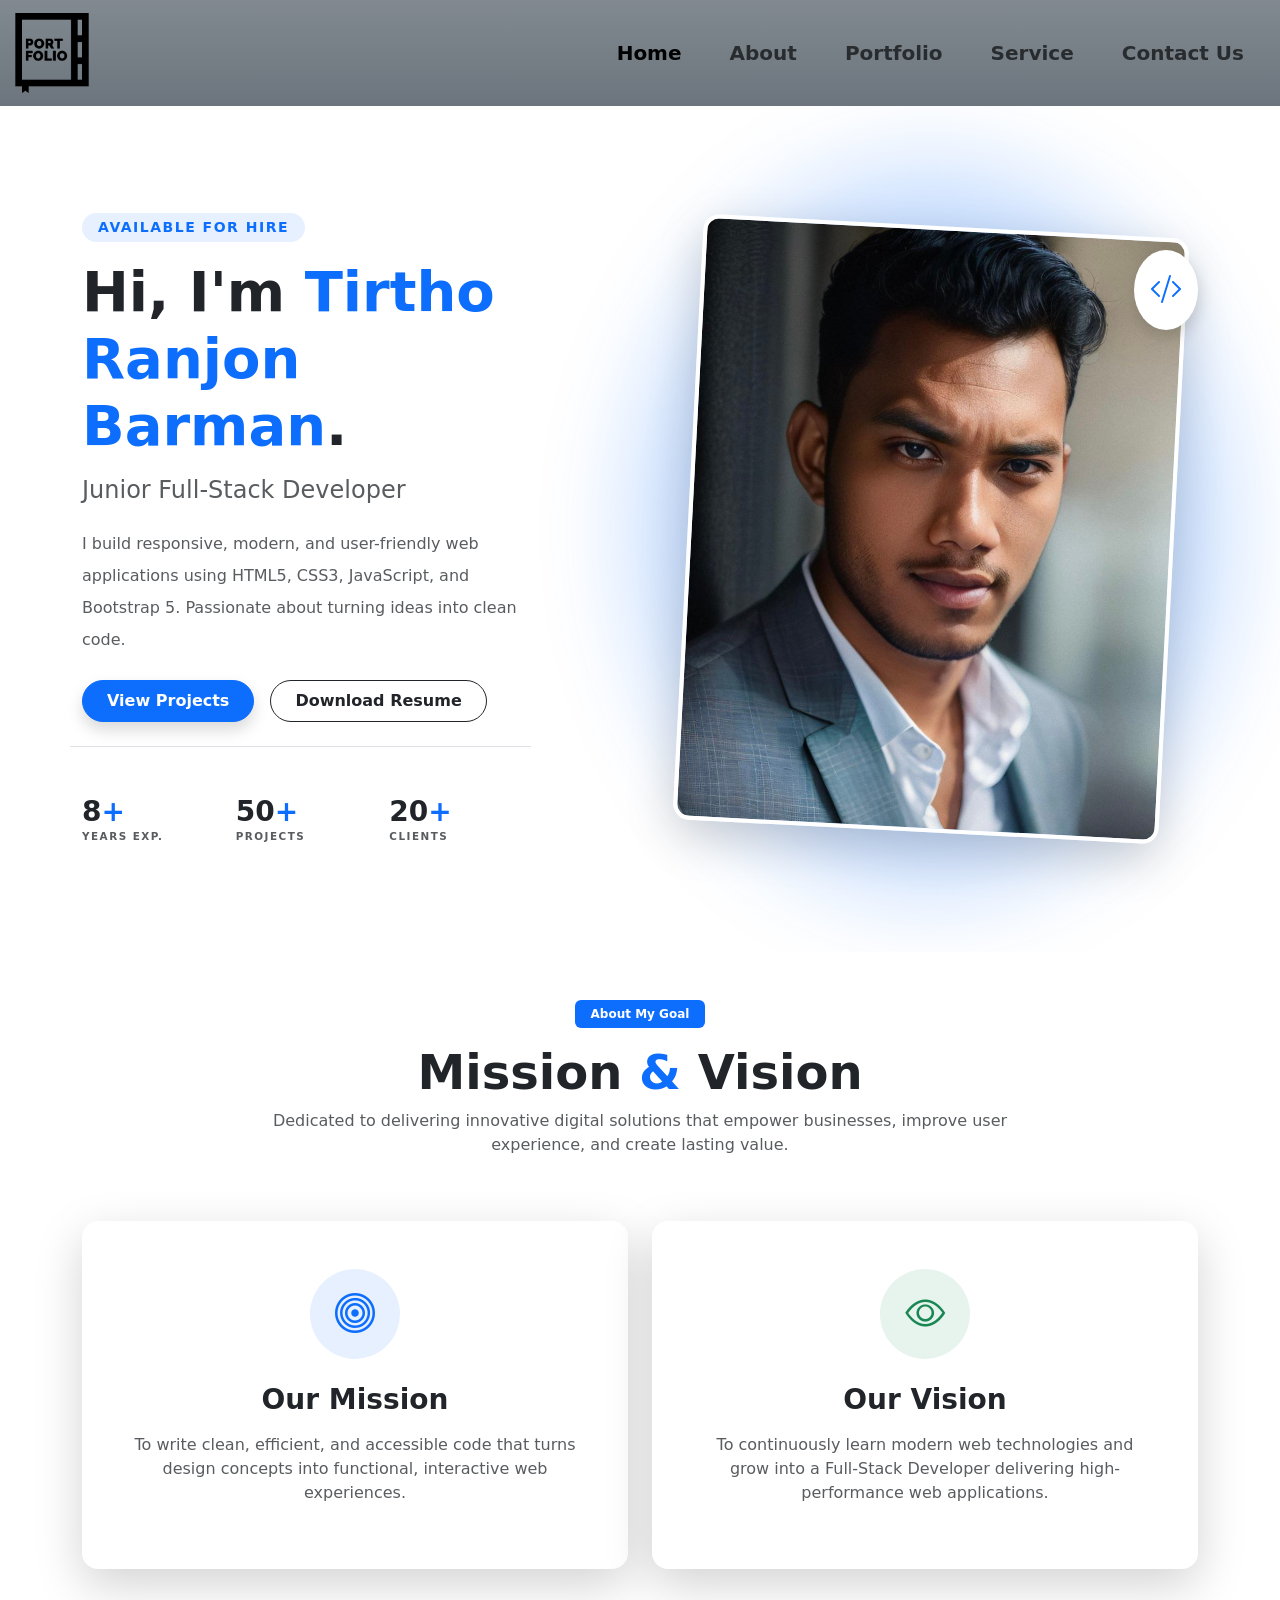
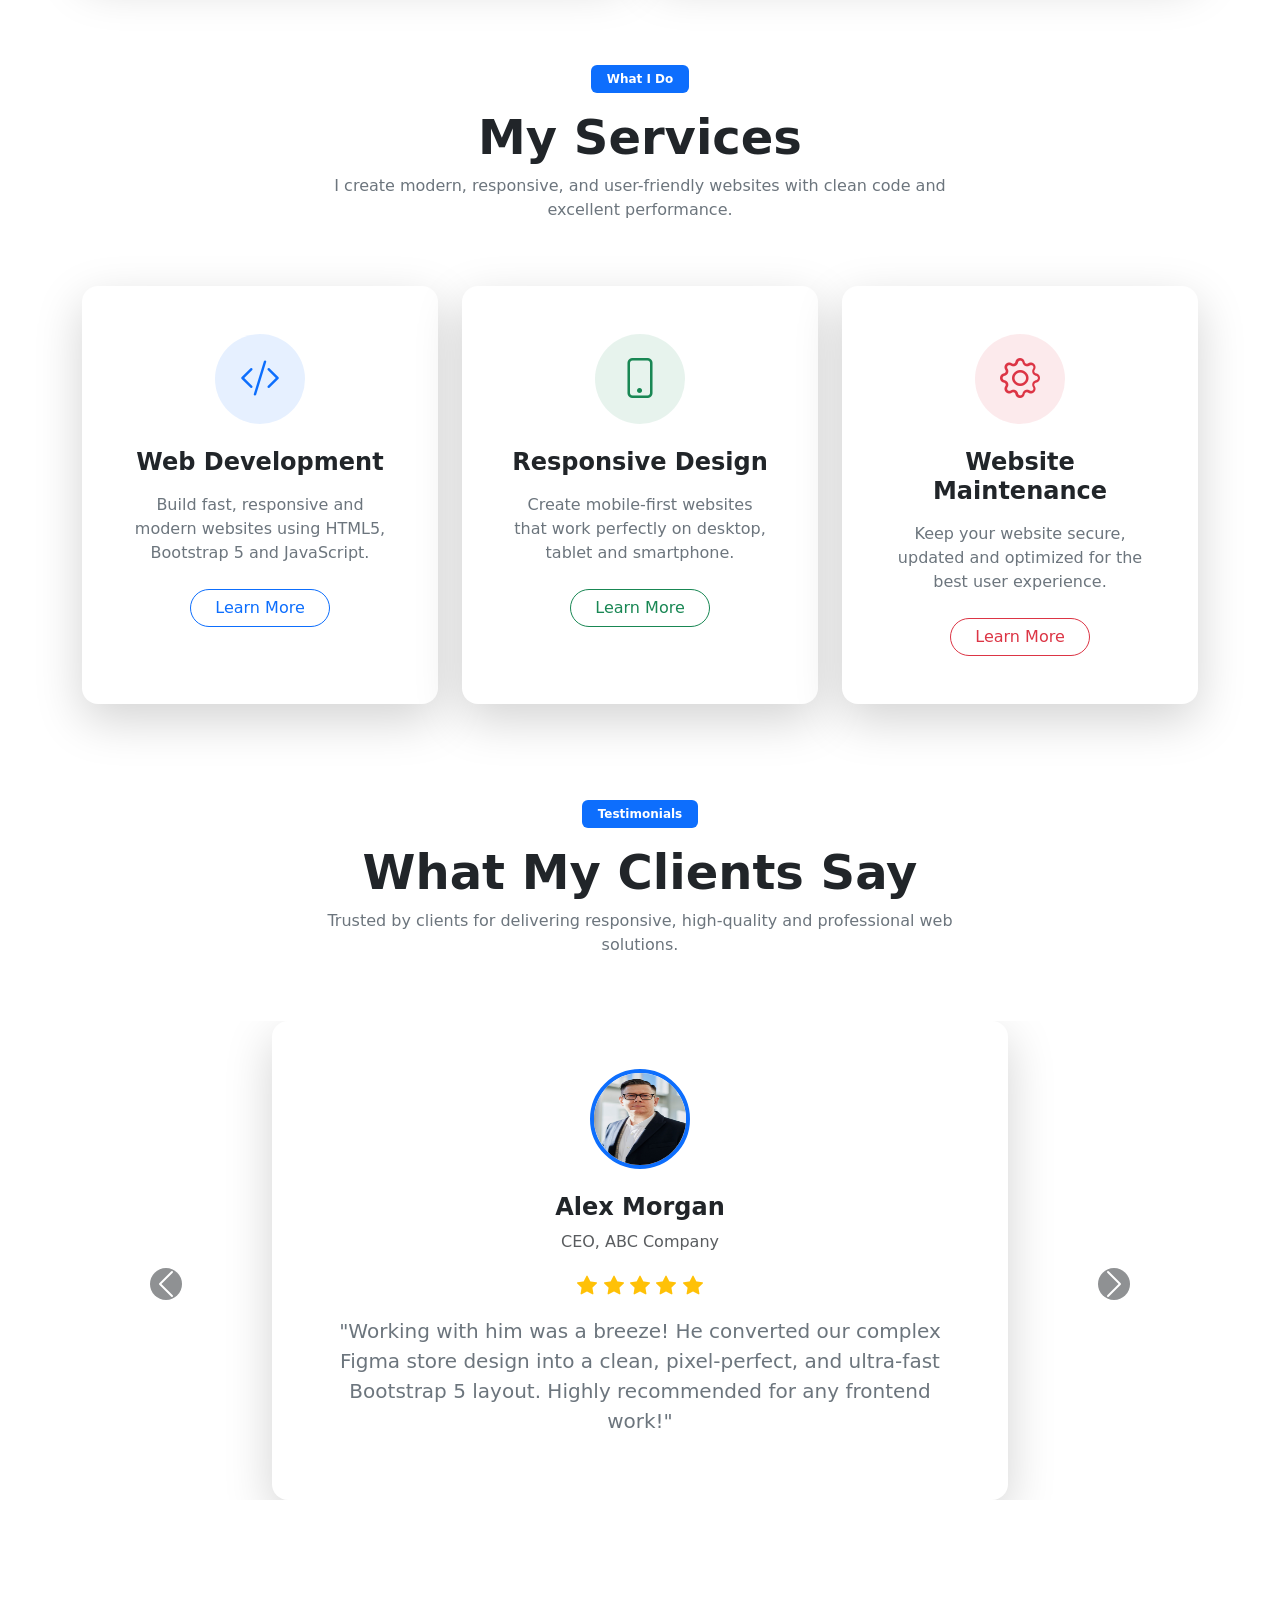
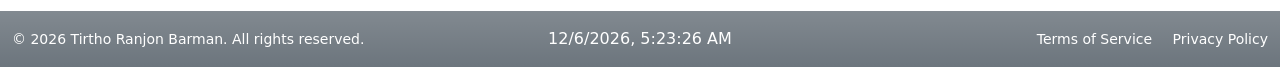
==== index.html @ d3ae70ba "first commit" ====
<!doctype html>
<html lang="en">
    <head>
        <meta charset="utf-8">
        <meta name="viewport" content="width=device-width, initial-scale=1">
        <title>Tirtho Portfolio</title>
        <link
            href="https://cdn.jsdelivr.net/npm/bootstrap@5.3.3/dist/css/bootstrap.min.css"
            rel="stylesheet"
            integrity="sha384-QWTKZyjpPEjISv5WaRU9OFeRpok6YctnYmDr5pNlyT2bRjXh0JMhjY6hW+ALEwIH"
            crossorigin="anonymous">
        <link rel="stylesheet"
            href="https://cdn.jsdelivr.net/npm/bootstrap-icons@1.11.3/font/bootstrap-icons.min.css">
        <link rel="stylesheet" href="./assets/css/style.css">
    </head>
    <body>
        <header id="header-section" class="bg-gradient bg-secondary">
            <div class="container-fluid p-0">
                <nav class="navbar navbar-expand-lg">
                    <div class="container-fluid">
                        <a class="navbar-brand" href="#"><img
                                src="./assets/img/logo.png" alt width="80px"
                                height="80px"></a>
                        <button class="navbar-toggler" type="button"
                            data-bs-toggle="collapse"
                            data-bs-target="#navbarNav"
                            aria-controls="navbarNav" aria-expanded="false"
                            aria-label="Toggle navigation">
                            <span class="navbar-toggler-icon"></span>
                        </button>
                        <div class="collapse navbar-collapse" id="navbarNav">
                            <ul class="navbar-nav ms-auto">
                                <li class="nav-item">
                                    <a
                                        class="nav-link active  fs-5 fw-bold mx-3"
                                        aria-current="page"
                                        href="index.html">Home</a>
                                </li>

                                <li class="nav-item">
                                    <a class="nav-link fs-5 fw-bold mx-3"
                                        href="about.html">About</a>
                                </li>
                                <li class="nav-item">
                                    <a class="nav-link fs-5 fw-bold mx-3"
                                        href="portfolio.html">Portfolio</a>
                                </li>
                                <li class="nav-item">
                                    <a class="nav-link fs-5 fw-bold mx-3"
                                        href="service.html">Service</a>
                                </li>
                                <li class="nav-item">
                                    <a class="nav-link fs-5 fw-bold mx-3"
                                        href="contact.html">Contact Us</a>
                                </li>
                            </ul>
                        </div>
                    </div>
                </nav>
            </div>
        </header>

        <!-- intro section -->
        <!-- Portfolio Intro Section -->
        <section class="py-5 overflow-hidden">
            <div class="container py-4 py-md-5">
                <div class="row g-5 align-items-center">

                    <!-- Text Content -->
                    <div class="col-lg-5 order-2 order-lg-1">
                        <div
                            class="d-inline-block px-3 py-1 bg-primary bg-opacity-10 text-primary rounded-pill fw-bold small tracking-wide mb-3">
                            AVAILABLE FOR HIRE
                        </div>
                        <h1 class="display-4 fw-bold mb-3">Hi, I'm <span
                                class="text-primary">Tirtho Ranjon
                                Barman</span>.</h1>
                        <h3 class="fw-medium text-muted mb-4 h4">Junior
                            Full-Stack Developer</h3>
                        <p class="lead text-muted mb-4 fs-6 lh-lg">I build
                            responsive, modern, and user-friendly web
                            applications using HTML5, CSS3, JavaScript, and
                            Bootstrap 5. Passionate about turning ideas into
                            clean code.</p>

                        <!-- CTA Buttons -->
                        <div class="d-flex flex-wrap gap-3 mb-5">
                            <a href="#projects"
                                class="btn btn-primary rounded-pill px-4 py-2 fw-bold shadow hover-lift">View
                                Projects</a>
                            <a href="#resume"
                                class="btn btn-outline-dark rounded-pill px-4 py-2 fw-bold hover-lift">Download
                                Resume</a>
                        </div>

                        <!-- Stats -->
                        <div class="row g-4 pt-4 border-top">
                            <div class="col-4">
                                <h3 class="fw-bold mb-0">8<span
                                        class="text-primary">+</span></h3>
                                <p
                                    class="text-muted fw-bold text-uppercase mb-0 tracking-wide"
                                    style="font-size: 0.65rem;">Years Exp.</p>
                            </div>
                            <div class="col-4">
                                <h3 class="fw-bold mb-0">50<span
                                        class="text-primary">+</span></h3>
                                <p
                                    class="text-muted fw-bold text-uppercase mb-0 tracking-wide"
                                    style="font-size: 0.65rem;">Projects</p>
                            </div>
                            <div class="col-4">
                                <h3 class="fw-bold mb-0">20<span
                                        class="text-primary">+</span></h3>
                                <p
                                    class="text-muted fw-bold text-uppercase mb-0 tracking-wide"
                                    style="font-size: 0.65rem;">Clients</p>
                            </div>
                        </div>
                    </div>

                    <!-- Image/Visual -->
                    <div class="col-lg-6 offset-lg-1 order-1 order-lg-2">
                        <div class="position-relative p-3 p-md-4">
                            <!-- Decorative Background Blob -->
                            <div
                                class="position-absolute top-50 start-50 translate-middle bg-primary rounded-circle opacity-25 z-0"
                                style="width: 110%; height: 110%; filter: blur(50px);"></div>

                            <!-- Profile Image Container -->
                            <div
                                class="position-relative z-1 rounded-4 overflow-hidden border border-4 border-white shadow-lg profile-img-wrapper">
                                <img
                                    src="./assets/img/photo_2024-08-25_20-53-10.jpg"
                                    alt="Alex Chen"
                                    class="img-fluid w-100 object-fit-cover"
                                    style="aspect-ratio: 4/5;">
                            </div>

                            <!-- Floating Badge (Hidden on very small screens) -->
                            <div
                                class="position-absolute top-0 end-0 mt-5 me-n2 z-2 bg-white rounded-circle shadow p-3 hover-lift d-none d-md-block">
                                <i
                                    class="bi bi-code-slash fs-2 text-primary"></i>
                            </div>
                        </div>
                    </div>

                </div>
            </div>
        </section>
        <!-- mission-vision -->
        <section id="mission-vision" class="py-5">

            <div class="container">

                <div class="row justify-content-center mb-5">

                    <div class="col-lg-8 text-center">

                        <span class="badge bg-primary px-3 py-2 mb-3">
                            About My Goal
                        </span>

                        <h2 class="fw-bold display-5">
                            Mission <span class="text-primary">&amp;</span>
                            Vision
                        </h2>

                        <p class="text-muted">
                            Dedicated to delivering innovative digital solutions
                            that
                            empower businesses, improve user experience, and
                            create
                            lasting value.
                        </p>

                    </div>

                </div>

                <div class="row g-4">

                    <!-- Mission -->

                    <div class="col-lg-6">

                        <div
                            class="card border-0 shadow-lg h-100 rounded-4 mission-card">

                            <div class="card-body p-5 text-center">

                                <div
                                    class="bg-primary bg-opacity-10 rounded-circle d-inline-flex justify-content-center align-items-center mb-4"
                                    style="width:90px;height:90px;">

                                    <i
                                        class="bi bi-bullseye text-primary fs-1"></i>

                                </div>

                                <h3 class="fw-bold mb-3">
                                    Our Mission
                                </h3>

                                <p class="text-muted">

                                    To write clean, efficient, and accessible
                                    code that turns design concepts into
                                    functional, interactive web experiences.

                                </p>

                            </div>

                        </div>

                    </div>

                    <!-- Vision -->

                    <div class="col-lg-6">

                        <div
                            class="card border-0 shadow-lg h-100 rounded-4 mission-card">

                            <div class="card-body p-5 text-center">

                                <div
                                    class="bg-success bg-opacity-10 rounded-circle d-inline-flex justify-content-center align-items-center mb-4"
                                    style="width:90px;height:90px;">

                                    <i class="bi bi-eye text-success fs-1"></i>

                                </div>

                                <h3 class="fw-bold mb-3">
                                    Our Vision
                                </h3>

                                <p class="text-muted">

                                    To continuously learn modern web
                                    technologies and grow into a Full-Stack
                                    Developer delivering high-performance web
                                    applications.

                                </p>

                            </div>

                        </div>

                    </div>

                </div>

            </div>

        </section>

        <!-- service section -->
        <section id="service" class="py-5">

            <div class="container">

                <!-- Section Title -->

                <div class="row justify-content-center mb-5">

                    <div class="col-lg-7 text-center">

                        <span class="badge bg-primary px-3 py-2 mb-3">
                            What I Do
                        </span>

                        <h2 class="fw-bold display-5">
                            My Services
                        </h2>

                        <p class="text-secondary">
                            I create modern, responsive, and user-friendly
                            websites
                            with clean code and excellent performance.
                        </p>

                    </div>

                </div>

                <!-- Service Cards -->

                <div class="row g-4">

                    <!-- Card 1 -->

                    <div class="col-lg-4 col-md-6">

                        <div class="card border-0 shadow-lg rounded-4 h-100">

                            <div class="card-body text-center p-5">

                                <div
                                    class="bg-primary bg-opacity-10 rounded-circle d-inline-flex justify-content-center align-items-center mb-4"
                                    style="width:90px;height:90px;">

                                    <i
                                        class="bi bi-code-slash fs-1 text-primary"></i>

                                </div>

                                <h4 class="fw-bold mb-3">
                                    Web Development
                                </h4>

                                <p class="text-secondary mb-4">
                                    Build fast, responsive and modern websites
                                    using
                                    HTML5, Bootstrap 5 and JavaScript.
                                </p>

                                <a href="#"
                                    class="btn btn-outline-primary rounded-pill px-4">
                                    Learn More
                                </a>

                            </div>

                        </div>

                    </div>

                    <!-- Card 2 -->

                    <div class="col-lg-4 col-md-6">

                        <div class="card border-0 shadow-lg rounded-4 h-100">

                            <div class="card-body text-center p-5">

                                <div
                                    class="bg-success bg-opacity-10 rounded-circle d-inline-flex justify-content-center align-items-center mb-4"
                                    style="width:90px;height:90px;">

                                    <i
                                        class="bi bi-phone fs-1 text-success"></i>

                                </div>

                                <h4 class="fw-bold mb-3">
                                    Responsive Design
                                </h4>

                                <p class="text-secondary mb-4">
                                    Create mobile-first websites that work
                                    perfectly
                                    on desktop, tablet and smartphone.
                                </p>

                                <a href="#"
                                    class="btn btn-outline-success rounded-pill px-4">
                                    Learn More
                                </a>

                            </div>

                        </div>

                    </div>

                    <!-- Card 3 -->

                    <div class="col-lg-4 col-md-6 mx-md-auto">

                        <div class="card border-0 shadow-lg rounded-4 h-100">

                            <div class="card-body text-center p-5">

                                <div
                                    class="bg-danger bg-opacity-10 rounded-circle d-inline-flex justify-content-center align-items-center mb-4"
                                    style="width:90px;height:90px;">

                                    <i class="bi bi-gear fs-1 text-danger"></i>

                                </div>

                                <h4 class="fw-bold mb-3">
                                    Website Maintenance
                                </h4>

                                <p class="text-secondary mb-4">
                                    Keep your website secure, updated and
                                    optimized
                                    for the best user experience.
                                </p>

                                <a href="#"
                                    class="btn btn-outline-danger rounded-pill px-4">
                                    Learn More
                                </a>

                            </div>

                        </div>

                    </div>

                </div>

            </div>

        </section>

        <!-- feedback section  -->
        <section id="client_feedback" class="py-5">

            <div class="container">

                <!-- Section Title -->

                <div class="row justify-content-center mb-5">

                    <div class="col-lg-7 text-center">

                        <span class="badge bg-primary px-3 py-2 mb-3">
                            Testimonials
                        </span>

                        <h2 class="fw-bold display-5">
                            What My Clients Say
                        </h2>

                        <p class="text-secondary">
                            Trusted by clients for delivering responsive,
                            high-quality
                            and professional web solutions.
                        </p>

                    </div>

                </div>

                <!-- Carousel -->

                <div id="testimonialCarousel" class="carousel slide"
                    data-bs-ride="carousel">

                    <div class="carousel-inner">

                        <!-- Item 1 -->

                        <div class="carousel-item active">

                            <div class="row justify-content-center">

                                <div class="col-lg-8">

                                    <div
                                        class="card border-0 shadow-lg rounded-4">

                                        <div class="card-body text-center p-5">

                                            <img
                                                src="./assets/img/client 1.jpg"
                                                class="rounded-circle border border-4 border-primary mb-4"
                                                width="100" height="100"
                                                alt="Client">

                                            <h4 class="fw-bold">
                                                Alex Morgan
                                            </h4>

                                            <p class="text-muted">
                                                CEO, ABC Company
                                            </p>

                                            <div class="text-warning fs-5 mb-3">
                                                <i class="bi bi-star-fill"></i>
                                                <i class="bi bi-star-fill"></i>
                                                <i class="bi bi-star-fill"></i>
                                                <i class="bi bi-star-fill"></i>
                                                <i class="bi bi-star-fill"></i>
                                            </div>

                                            <p class="lead text-secondary">
                                                "Working with him was a breeze! He converted our complex Figma store design into a clean, pixel-perfect, and ultra-fast Bootstrap 5 layout. Highly recommended for any frontend work!"
                                            </p>

                                        </div>

                                    </div>

                                </div>

                            </div>

                        </div>

                        <!-- Item 2 -->

                        <div class="carousel-item">

                            <div class="row justify-content-center">

                                <div class="col-lg-8">

                                    <div
                                        class="card border-0 shadow-lg rounded-4">

                                        <div class="card-body text-center p-5">

                                            <img
                                                src="./assets/img/client 2.jpg"
                                                class="rounded-circle border border-4 border-success mb-4"
                                                width="100" height="100"
                                                alt="Client">

                                            <h4 class="fw-bold">
                                                David Chen
                                            </h4>

                                            <p class="text-muted">
                                                Project Manager
                                            </p>

                                            <div class="text-warning fs-5 mb-3">
                                                <i class="bi bi-star-fill"></i>
                                                <i class="bi bi-star-fill"></i>
                                                <i class="bi bi-star-fill"></i>
                                                <i class="bi bi-star-fill"></i>
                                                <i class="bi bi-star-fill"></i>
                                            </div>

                                            <p class="lead text-secondary">
                                                "He fixed several CSS layout glitches on our web app and redesigned our hero section. His attention to detail and clean JavaScript code really boosted our site's user experience."
                                            </p>

                                        </div>

                                    </div>

                                </div>

                            </div>

                        </div>

                        <!-- Item 3 -->

                        <div class="carousel-item">

                            <div class="row justify-content-center">

                                <div class="col-lg-8">

                                    <div
                                        class="card border-0 shadow-lg rounded-4">

                                        <div class="card-body text-center p-5">

                                            <img
                                                src="./assets/img/client 3.jpg"
                                                class="rounded-circle border border-4 border-danger mb-4"
                                                width="100" height="100"
                                                alt="Client">

                                            <h4 class="fw-bold">
                                                Sophia Martinez
                                            </h4>

                                            <p class="text-muted">
                                                Business Owner
                                            </p>

                                            <div class="text-warning fs-5 mb-3">
                                                <i class="bi bi-star-fill"></i>
                                                <i class="bi bi-star-fill"></i>
                                                <i class="bi bi-star-fill"></i>
                                                <i class="bi bi-star-fill"></i>
                                                <i class="bi bi-star-fill"></i>
                                            </div>

                                            <p class="lead text-secondary">
                                                "Delivered a stunning dark-theme portfolio site right on schedule! The animations and mobile responsiveness were top-notch. Will definitely hire him again for future web projects."
                                            </p>

                                        </div>

                                    </div>

                                </div>

                            </div>

                        </div>

                    </div>

                    <!-- Controls -->

                    <button class="carousel-control-prev" type="button"
                        data-bs-target="#testimonialCarousel"
                        data-bs-slide="prev">

                        <span
                            class="carousel-control-prev-icon bg-dark rounded-circle p-3"></span>

                    </button>

                    <button class="carousel-control-next" type="button"
                        data-bs-target="#testimonialCarousel"
                        data-bs-slide="next">

                        <span
                            class="carousel-control-next-icon bg-dark rounded-circle p-3"></span>

                    </button>

                    <!-- Indicators -->

                    <div class="carousel-indicators position-static mt-4">

                        <button type="button"
                            data-bs-target="#testimonialCarousel"
                            data-bs-slide-to="0" class="active"></button>

                        <button type="button"
                            data-bs-target="#testimonialCarousel"
                            data-bs-slide-to="1"></button>

                        <button type="button"
                            data-bs-target="#testimonialCarousel"
                            data-bs-slide-to="2"></button>

                    </div>

                </div>

            </div>

        </section>
        <footer class="bg-gradient bg-secondary py-3">
            <div class="container-fluid">
                <div class="row align-items-center">
                    <div
                        class="col-md-4 text-center text-md-start small text-white mb-3 mb-md-0">
                        &copy; 2026 Tirtho Ranjon Barman. All rights reserved.
                    </div>

                    <div id="time" class="col-md-4 text-center text-white">time</div>
                    <div class="col-md-4 text-center text-md-end small">
                        <a href="#"
                            class="text-white text-decoration-none me-3 hover-white">Terms
                            of Service</a>
                        <a href="#"
                            class="text-white text-decoration-none hover-white">Privacy
                            Policy</a>
                    </div>
                </div>
            </div>
        </footer>
        <script src="./assets/js/main.js"></script>
        <script
            src="https://cdn.jsdelivr.net/npm/bootstrap@5.2.3/dist/js/bootstrap.bundle.min.js"
            integrity="sha384-kenU1KFdBIe4zVF0s0G1M5b4hcpxyD9F7jL+jjXkk+Q2h455rYXK/7HAuoJl+0I4"
            crossorigin="anonymous"></script>
    </body>
</html>
---- assets/css/style.css ----
*{
    margin: 0;
    padding: 0;
    box-sizing: border-box;
}
.tracking-wide { letter-spacing: 1.5px; }
.hover-lift { transition: transform 0.3s ease, box-shadow 0.3s ease; }
.hover-lift:hover { transform: translateY(-3px); box-shadow: 0 .5rem 1rem rgba(0,0,0,.15)!important; }

.profile-img-wrapper {
    transform: rotate(3deg);
    transition: transform 0.4s cubic-bezier(0.175, 0.885, 0.32, 1.275);
}
.profile-img-wrapper:hover {
    transform: rotate(0deg) scale(1.02);
}
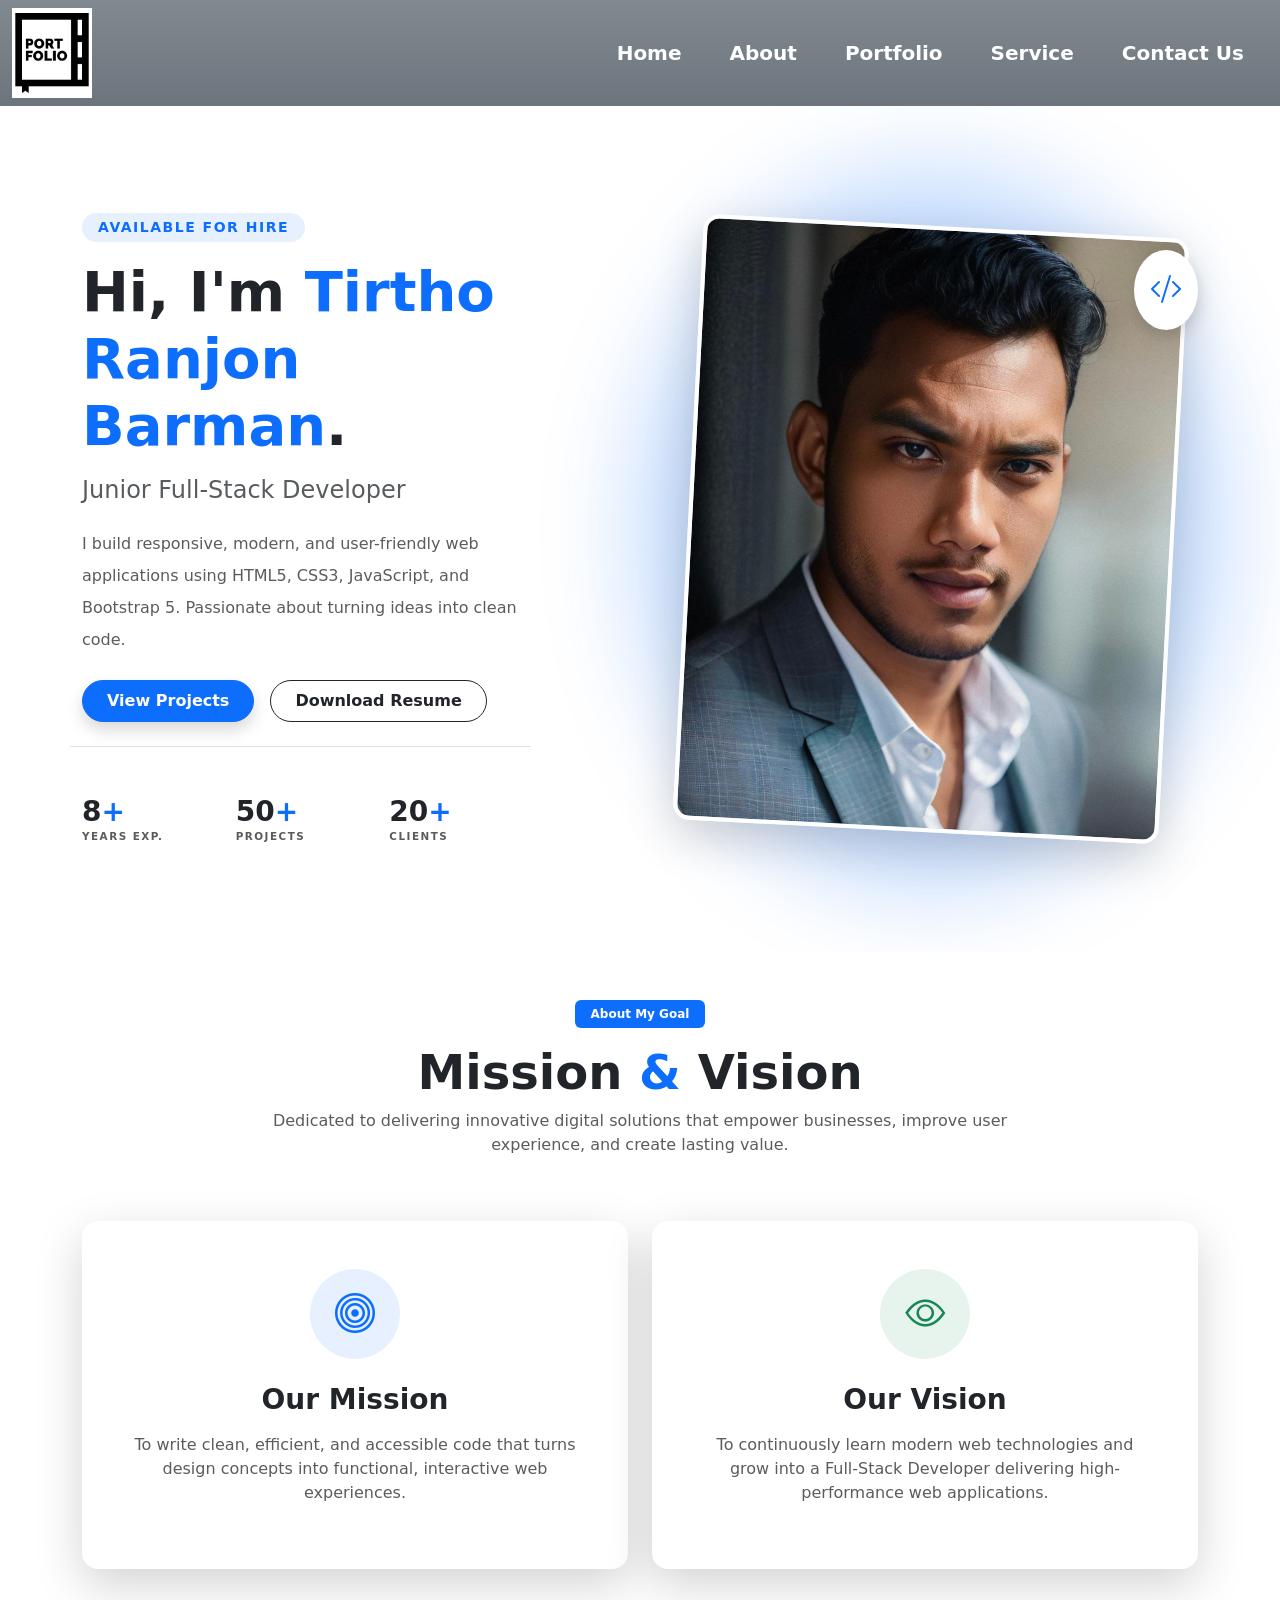
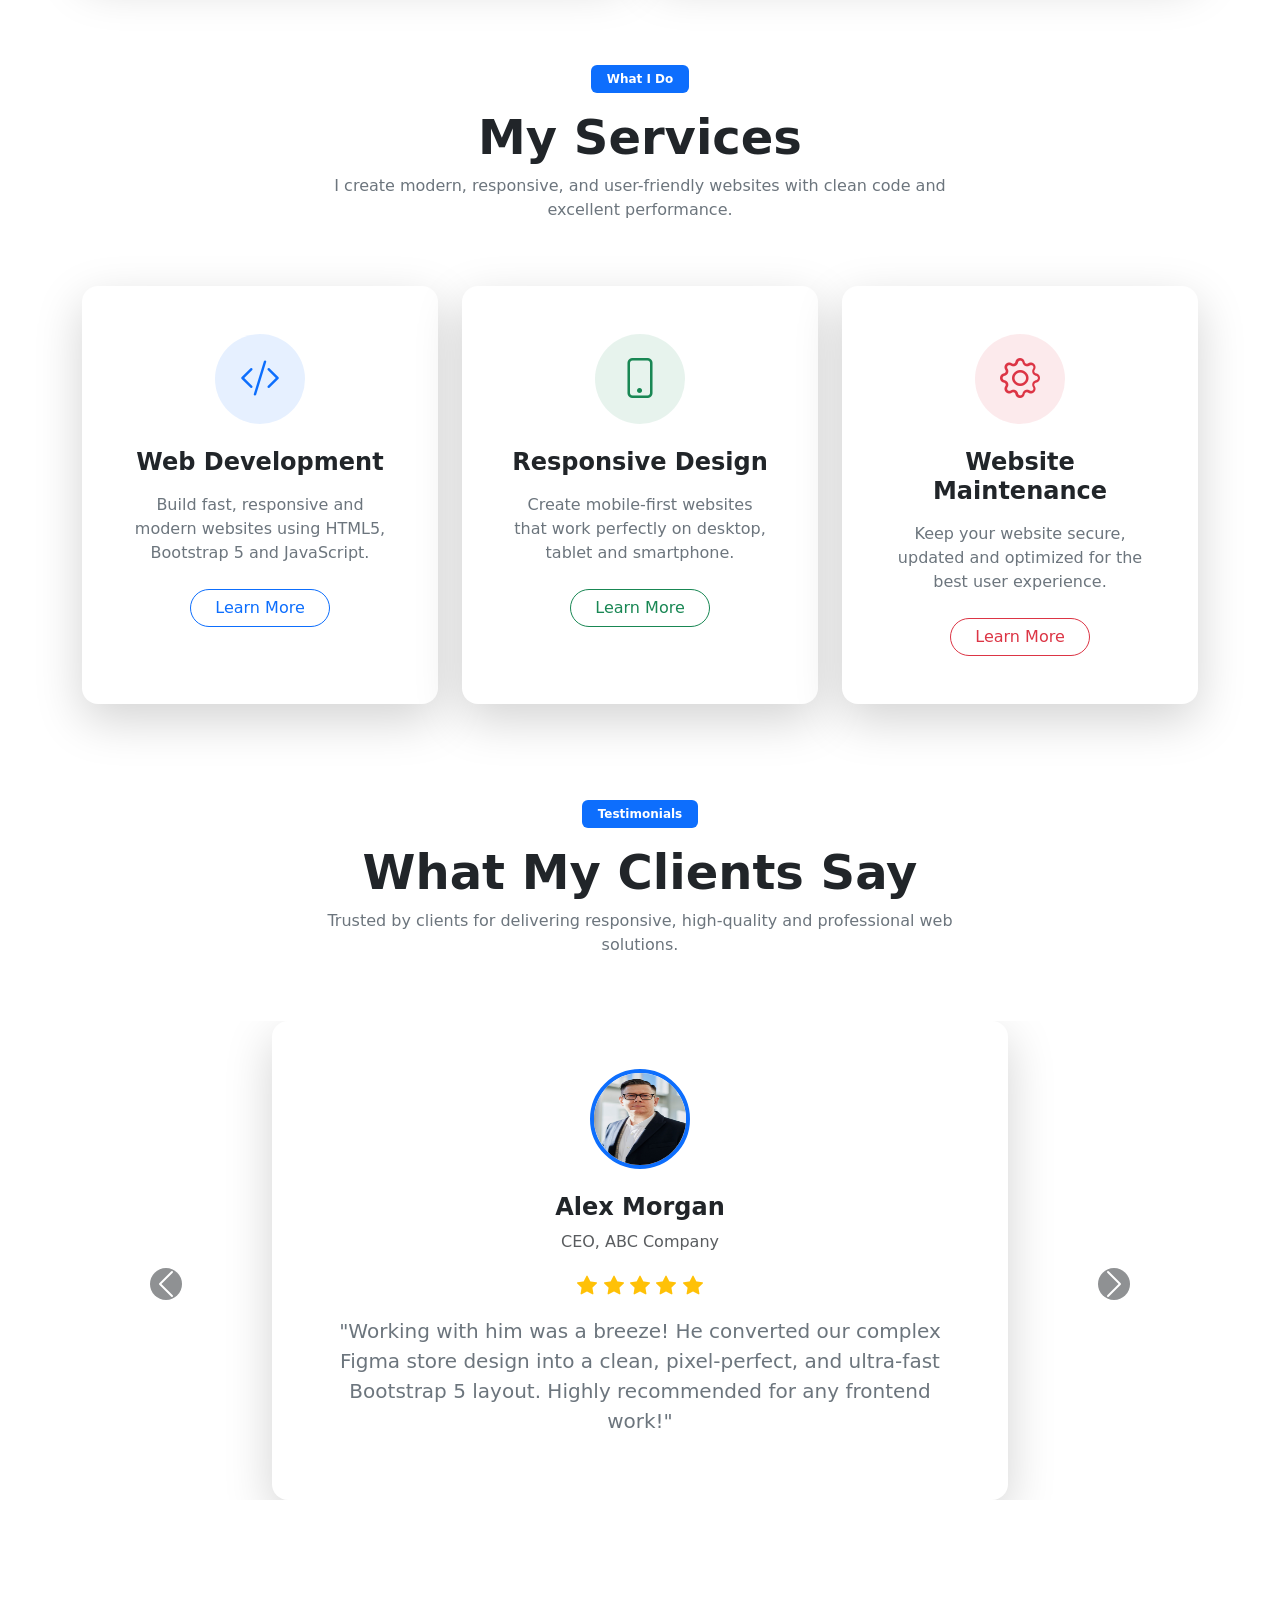
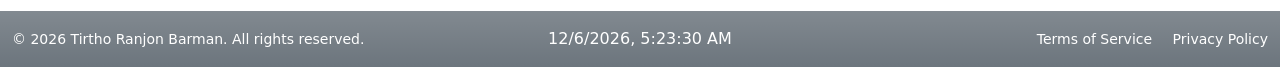
==== commit 2e598609: "2nd commit" ====
--- a/index.html
+++ b/index.html
@@ -18,7 +18,7 @@
             <div class="container-fluid p-0">
                 <nav class="navbar navbar-expand-lg">
                     <div class="container-fluid">
-                        <a class="navbar-brand" href="#"><img
+                        <a class="navbar-brand bg-body" href="#"><img
                                 src="./assets/img/logo.png" alt width="80px"
                                 height="80px"></a>
                         <button class="navbar-toggler" type="button"
@@ -32,25 +32,25 @@
                             <ul class="navbar-nav ms-auto">
                                 <li class="nav-item">
                                     <a
-                                        class="nav-link active  fs-5 fw-bold mx-3"
+                                        class="nav-link active  fs-5 fw-bold mx-3 text-white"
                                         aria-current="page"
                                         href="index.html">Home</a>
                                 </li>
 
                                 <li class="nav-item">
-                                    <a class="nav-link fs-5 fw-bold mx-3"
+                                    <a class="nav-link fs-5 fw-bold mx-3 text-white"
                                         href="about.html">About</a>
                                 </li>
                                 <li class="nav-item">
-                                    <a class="nav-link fs-5 fw-bold mx-3"
+                                    <a class="nav-link fs-5 fw-bold mx-3 text-white"
                                         href="portfolio.html">Portfolio</a>
                                 </li>
                                 <li class="nav-item">
-                                    <a class="nav-link fs-5 fw-bold mx-3"
+                                    <a class="nav-link fs-5 fw-bold mx-3 text-white"
                                         href="service.html">Service</a>
                                 </li>
                                 <li class="nav-item">
-                                    <a class="nav-link fs-5 fw-bold mx-3"
+                                    <a class="nav-link fs-5 fw-bold mx-3 text-white"
                                         href="contact.html">Contact Us</a>
                                 </li>
                             </ul>
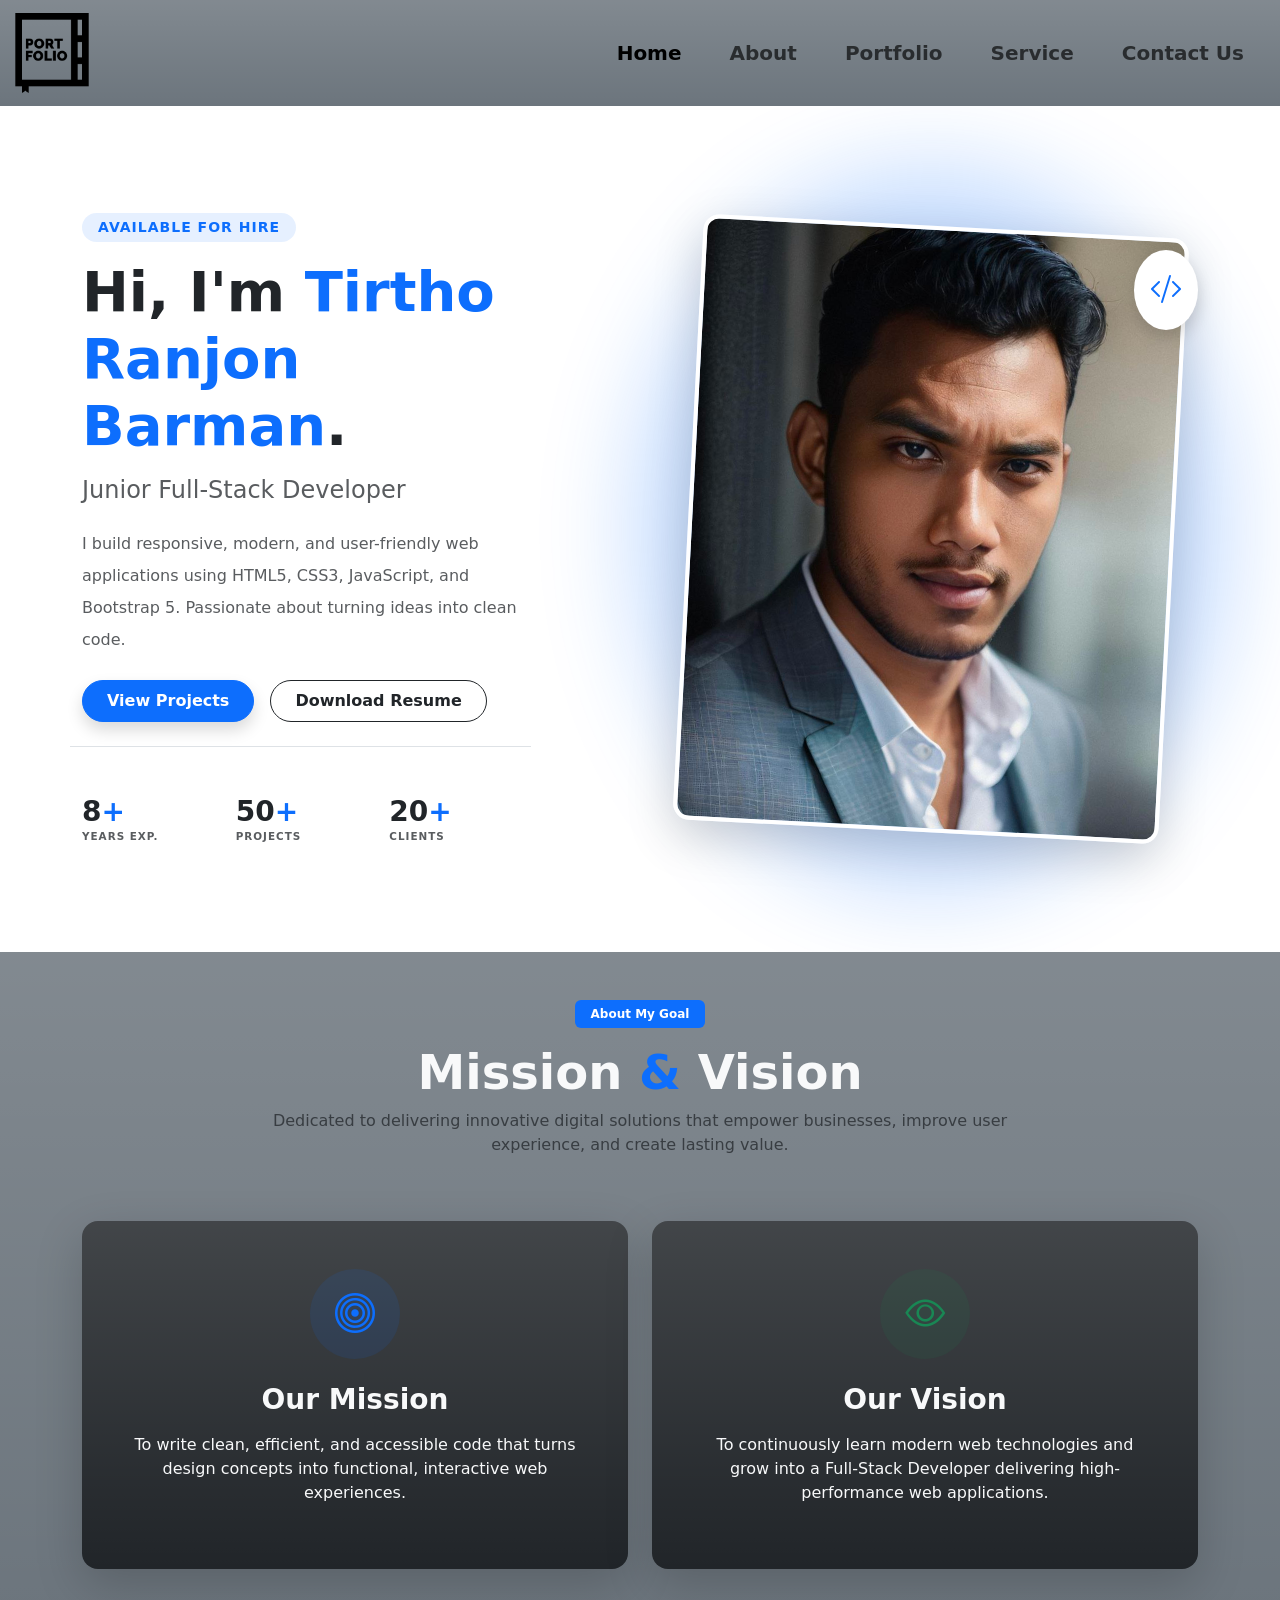
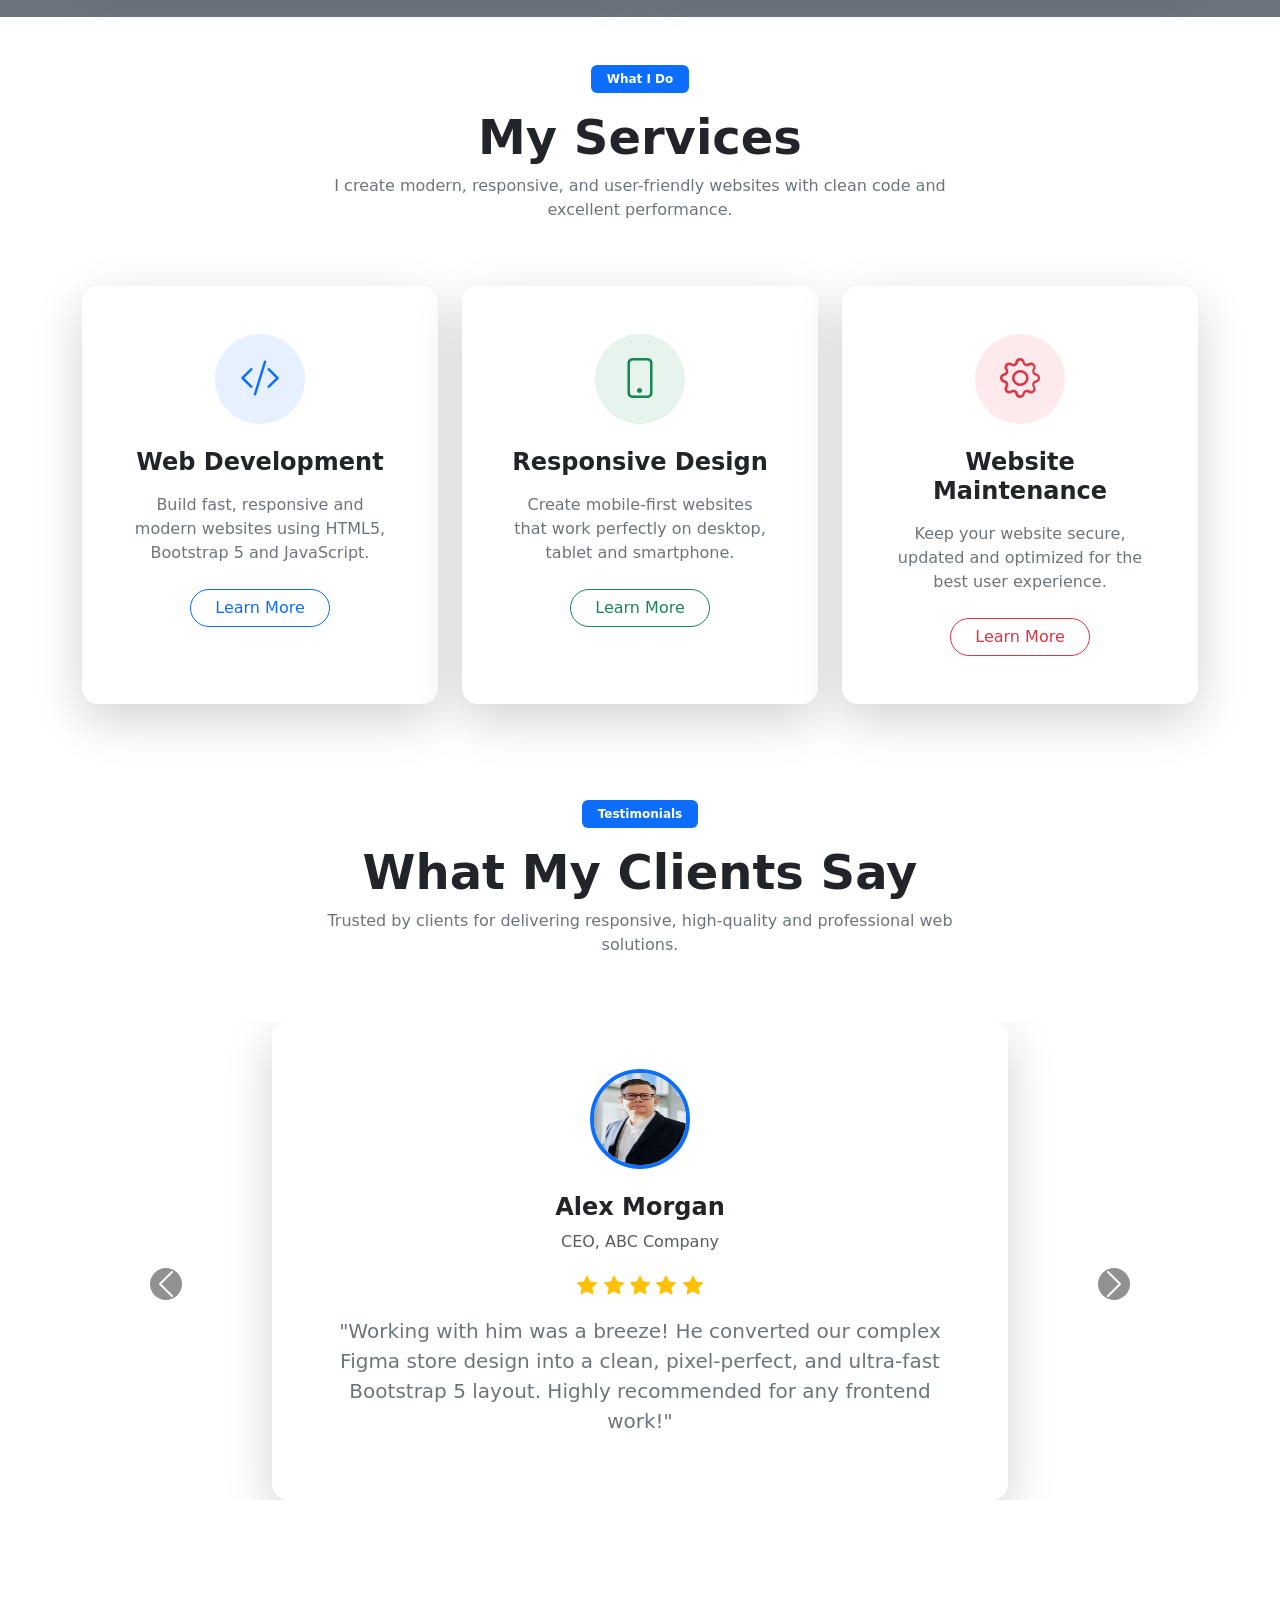
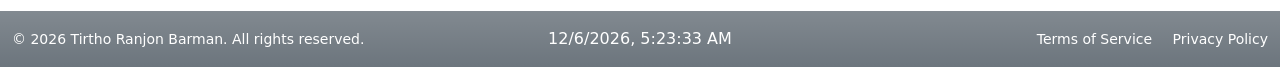
==== commit a124e188: "All commit" ====
--- a/index.html
+++ b/index.html
@@ -18,7 +18,7 @@
             <div class="container-fluid p-0">
                 <nav class="navbar navbar-expand-lg">
                     <div class="container-fluid">
-                        <a class="navbar-brand bg-body" href="#"><img
+                        <a class="navbar-brand " href="#"><img
                                 src="./assets/img/logo.png" alt width="80px"
                                 height="80px"></a>
                         <button class="navbar-toggler" type="button"
@@ -32,25 +32,25 @@
                             <ul class="navbar-nav ms-auto">
                                 <li class="nav-item">
                                     <a
-                                        class="nav-link active  fs-5 fw-bold mx-3 text-white"
+                                        class="nav-link active  fs-5 fw-bold mx-3 "
                                         aria-current="page"
                                         href="index.html">Home</a>
                                 </li>
 
                                 <li class="nav-item">
-                                    <a class="nav-link fs-5 fw-bold mx-3 text-white"
+                                    <a class="nav-link fs-5 fw-bold mx-3 "
                                         href="about.html">About</a>
                                 </li>
                                 <li class="nav-item">
-                                    <a class="nav-link fs-5 fw-bold mx-3 text-white"
+                                    <a class="nav-link fs-5 fw-bold mx-3 "
                                         href="portfolio.html">Portfolio</a>
                                 </li>
                                 <li class="nav-item">
-                                    <a class="nav-link fs-5 fw-bold mx-3 text-white"
+                                    <a class="nav-link fs-5 fw-bold mx-3 "
                                         href="service.html">Service</a>
                                 </li>
                                 <li class="nav-item">
-                                    <a class="nav-link fs-5 fw-bold mx-3 text-white"
+                                    <a class="nav-link fs-5 fw-bold mx-3 "
                                         href="contact.html">Contact Us</a>
                                 </li>
                             </ul>
@@ -150,7 +150,7 @@
             </div>
         </section>
         <!-- mission-vision -->
-        <section id="mission-vision" class="py-5">
+        <section id="mission-vision" class="py-5 bg-secondary bg-gradient">
 
             <div class="container">
 
@@ -162,12 +162,12 @@
                             About My Goal
                         </span>
 
-                        <h2 class="fw-bold display-5">
+                        <h2 class="fw-bold display-5 text-light">
                             Mission <span class="text-primary">&amp;</span>
                             Vision
                         </h2>
 
-                        <p class="text-muted">
+                        <p class="text-muted ">
                             Dedicated to delivering innovative digital solutions
                             that
                             empower businesses, improve user experience, and
@@ -186,7 +186,7 @@
                     <div class="col-lg-6">
 
                         <div
-                            class="card border-0 shadow-lg h-100 rounded-4 mission-card">
+                            class="card border-0 shadow-lg h-100 rounded-4 mission-card  bg-dark bg-gradient">
 
                             <div class="card-body p-5 text-center">
 
@@ -199,11 +199,11 @@
 
                                 </div>
 
-                                <h3 class="fw-bold mb-3">
+                                <h3 class="fw-bold mb-3 text-light">
                                     Our Mission
                                 </h3>
 
-                                <p class="text-muted">
+                                <p class="text-light">
 
                                     To write clean, efficient, and accessible
                                     code that turns design concepts into
@@ -222,7 +222,7 @@
                     <div class="col-lg-6">
 
                         <div
-                            class="card border-0 shadow-lg h-100 rounded-4 mission-card">
+                            class="card border-0 shadow-lg h-100 rounded-4 mission-card bg-dark bg-gradient">
 
                             <div class="card-body p-5 text-center">
 
@@ -234,11 +234,11 @@
 
                                 </div>
 
-                                <h3 class="fw-bold mb-3">
+                                <h3 class="fw-bold mb-3 text-light" >
                                     Our Vision
                                 </h3>
 
-                                <p class="text-muted">
+                                <p class="text-light">
 
                                     To continuously learn modern web
                                     technologies and grow into a Full-Stack
@@ -260,7 +260,7 @@
         </section>
 
         <!-- service section -->
-        <section id="service" class="py-5">
+        <section id="service" class="py-5 bg-gradient bg-">
 
             <div class="container">
 
--- a/assets/css/style.css
+++ b/assets/css/style.css
@@ -13,4 +13,19 @@
 }
 .profile-img-wrapper:hover {
     transform: rotate(0deg) scale(1.02);
-}+}
+.tracking-wide { letter-spacing: 1px; }
+
+.timeline-dot { transition: background-color 0.3s ease, transform 0.3s ease; }
+.timeline-card { transition: box-shadow 0.3s ease, transform 0.3s ease; }
+
+.hover-timeline-item:hover .timeline-dot {
+    background-color: var(--bs-primary) !important;
+    transform: translateX(-50%) scale(1.2) !important;
+}
+.hover-timeline-item:hover .timeline-card {
+    box-shadow: 0 1rem 3rem rgba(0,0,0,.1)!important;
+    transform: translateY(-3px);
+}
+.service-card { transition: transform 0.3s ease, box-shadow 0.3s ease; }
+.service-card:hover { transform: translateY(-10px); box-shadow: 0 1rem 3rem rgba(0,0,0,.175) !important; }
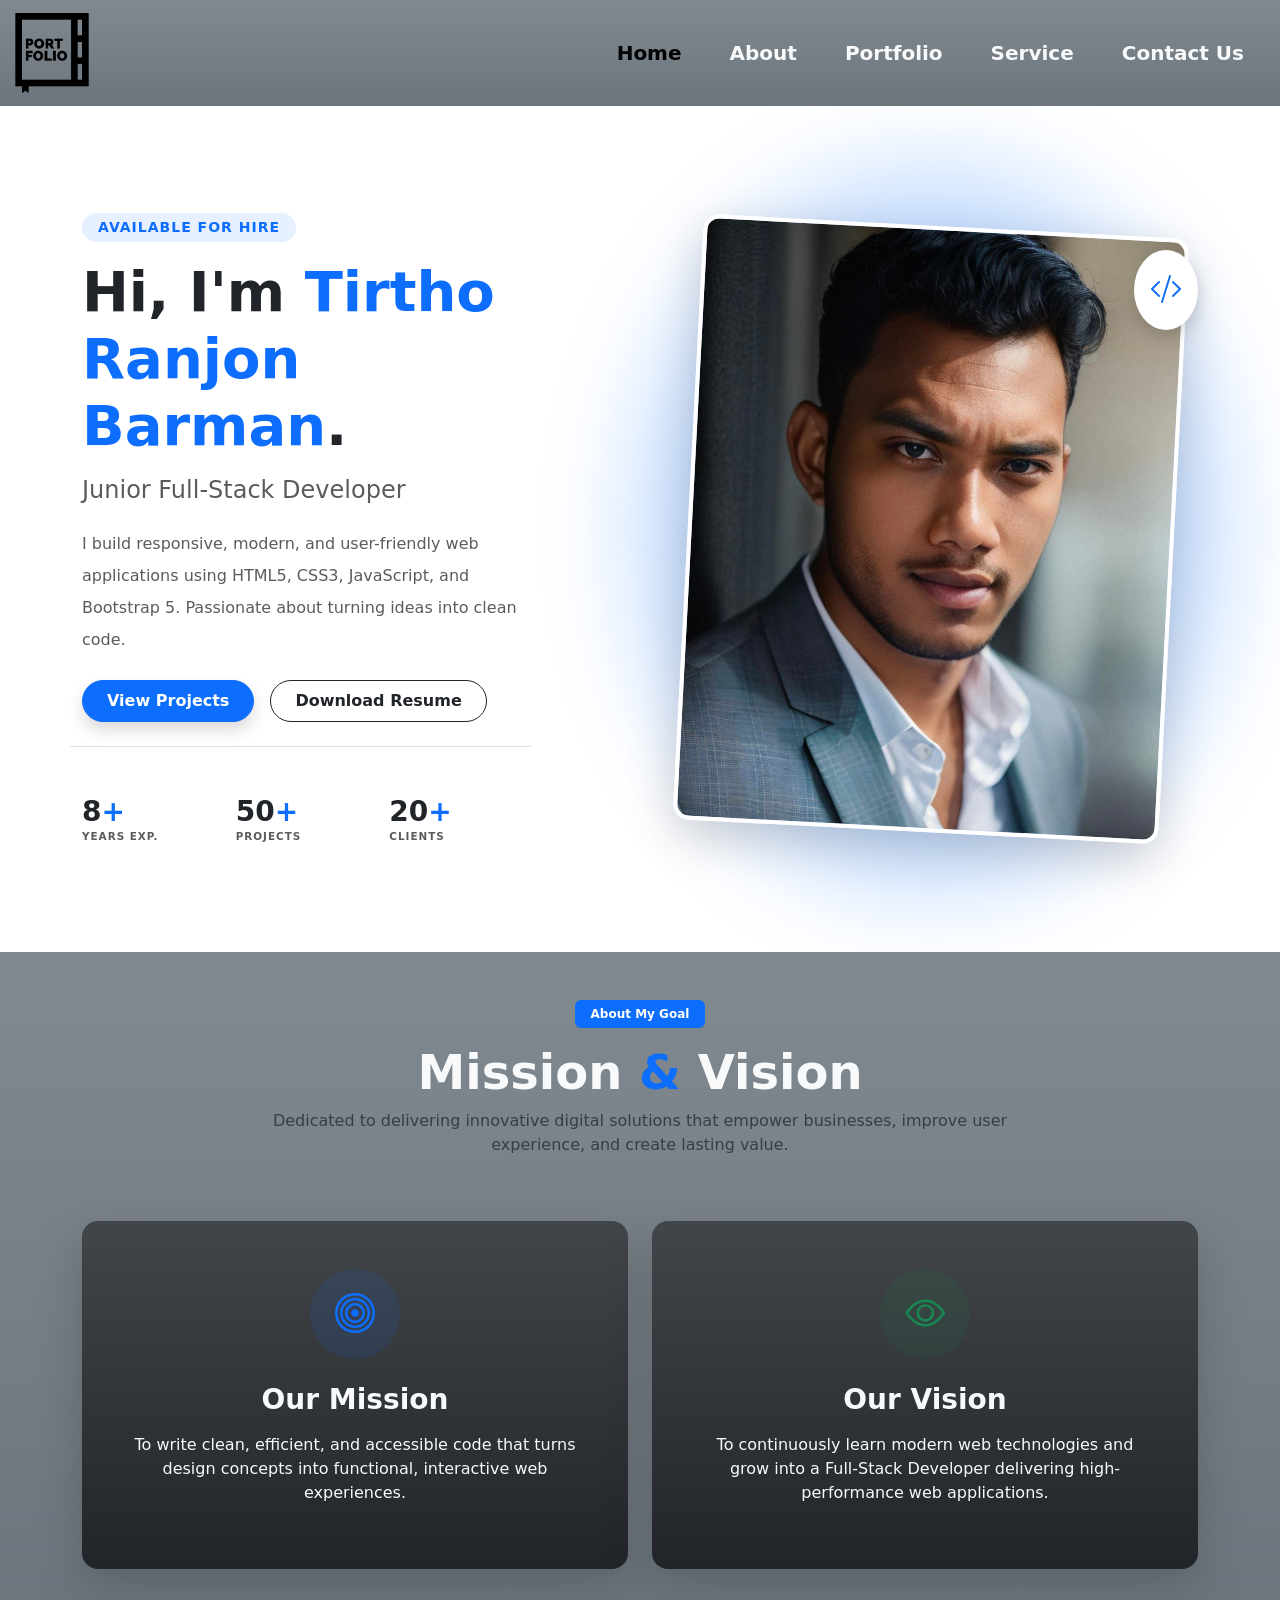
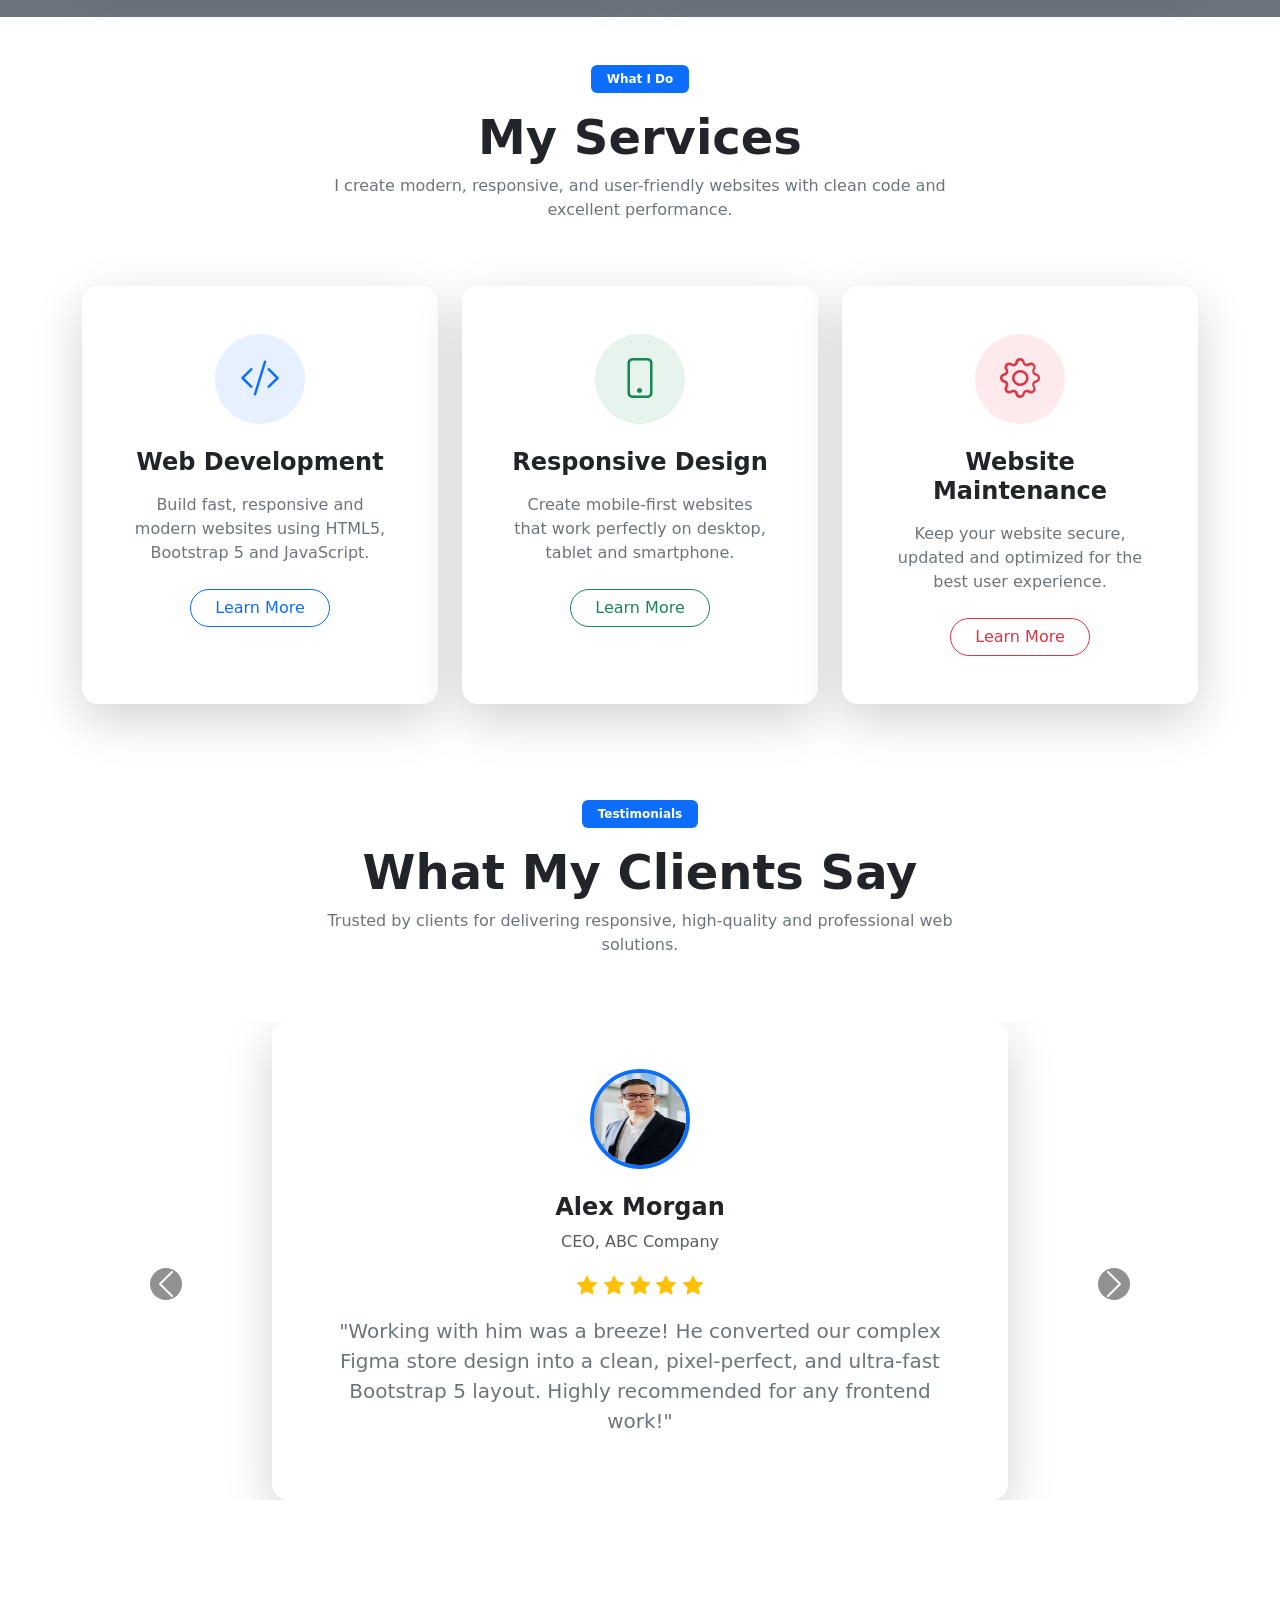
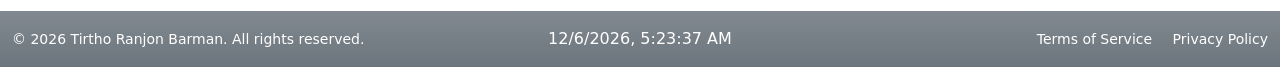
==== commit b2769b74: "active commit" ====
--- a/index.html
+++ b/index.html
@@ -32,25 +32,25 @@
                             <ul class="navbar-nav ms-auto">
                                 <li class="nav-item">
                                     <a
-                                        class="nav-link active  fs-5 fw-bold mx-3 "
+                                        class="nav-link active  fs-5 fw-bold mx-3  text-light"
                                         aria-current="page"
                                         href="index.html">Home</a>
                                 </li>
 
                                 <li class="nav-item">
-                                    <a class="nav-link fs-5 fw-bold mx-3 "
+                                    <a class="nav-link fs-5 fw-bold mx-3 text-light "
                                         href="about.html">About</a>
                                 </li>
                                 <li class="nav-item">
-                                    <a class="nav-link fs-5 fw-bold mx-3 "
+                                    <a class="nav-link fs-5 fw-bold mx-3  text-light"
                                         href="portfolio.html">Portfolio</a>
                                 </li>
                                 <li class="nav-item">
-                                    <a class="nav-link fs-5 fw-bold mx-3 "
+                                    <a class="nav-link fs-5 fw-bold mx-3 text-light "
                                         href="service.html">Service</a>
                                 </li>
                                 <li class="nav-item">
-                                    <a class="nav-link fs-5 fw-bold mx-3 "
+                                    <a class="nav-link fs-5 fw-bold mx-3  text-light"
                                         href="contact.html">Contact Us</a>
                                 </li>
                             </ul>
--- a/assets/css/style.css
+++ b/assets/css/style.css
@@ -1,31 +1,70 @@
-*{
+* {
     margin: 0;
     padding: 0;
     box-sizing: border-box;
 }
-.tracking-wide { letter-spacing: 1.5px; }
-.hover-lift { transition: transform 0.3s ease, box-shadow 0.3s ease; }
-.hover-lift:hover { transform: translateY(-3px); box-shadow: 0 .5rem 1rem rgba(0,0,0,.15)!important; }
+
+.tracking-wide {
+    letter-spacing: 1.5px;
+}
+
+.hover-lift {
+    transition: transform 0.3s ease, box-shadow 0.3s ease;
+}
+
+.hover-lift:hover {
+    transform: translateY(-3px);
+    box-shadow: 0 .5rem 1rem rgba(0, 0, 0, .15) !important;
+}
 
 .profile-img-wrapper {
     transform: rotate(3deg);
     transition: transform 0.4s cubic-bezier(0.175, 0.885, 0.32, 1.275);
 }
+
 .profile-img-wrapper:hover {
     transform: rotate(0deg) scale(1.02);
 }
-.tracking-wide { letter-spacing: 1px; }
 
-.timeline-dot { transition: background-color 0.3s ease, transform 0.3s ease; }
-.timeline-card { transition: box-shadow 0.3s ease, transform 0.3s ease; }
+.tracking-wide {
+    letter-spacing: 1px;
+}
+
+.timeline-dot {
+    transition: background-color 0.3s ease, transform 0.3s ease;
+}
+
+.timeline-card {
+    transition: box-shadow 0.3s ease, transform 0.3s ease;
+}
 
 .hover-timeline-item:hover .timeline-dot {
     background-color: var(--bs-primary) !important;
     transform: translateX(-50%) scale(1.2) !important;
 }
+
 .hover-timeline-item:hover .timeline-card {
-    box-shadow: 0 1rem 3rem rgba(0,0,0,.1)!important;
+    box-shadow: 0 1rem 3rem rgba(0, 0, 0, .1) !important;
     transform: translateY(-3px);
 }
-.service-card { transition: transform 0.3s ease, box-shadow 0.3s ease; }
-.service-card:hover { transform: translateY(-10px); box-shadow: 0 1rem 3rem rgba(0,0,0,.175) !important; }+
+.service-card {
+    transition: transform 0.3s ease, box-shadow 0.3s ease;
+}
+
+.service-card:hover {
+    transform: translateY(-10px);
+    box-shadow: 0 1rem 3rem rgba(0, 0, 0, .175) !important;
+}
+@media (max-width: 768px) {
+    #breadcamb-section h1 {
+        font-size: 42px !important;
+    }
+}
+.active{
+    color: black !important;
+}
+#header-section li a:hover{
+    color: black !important;
+    border-bottom: black solid 2px !important;
+}
